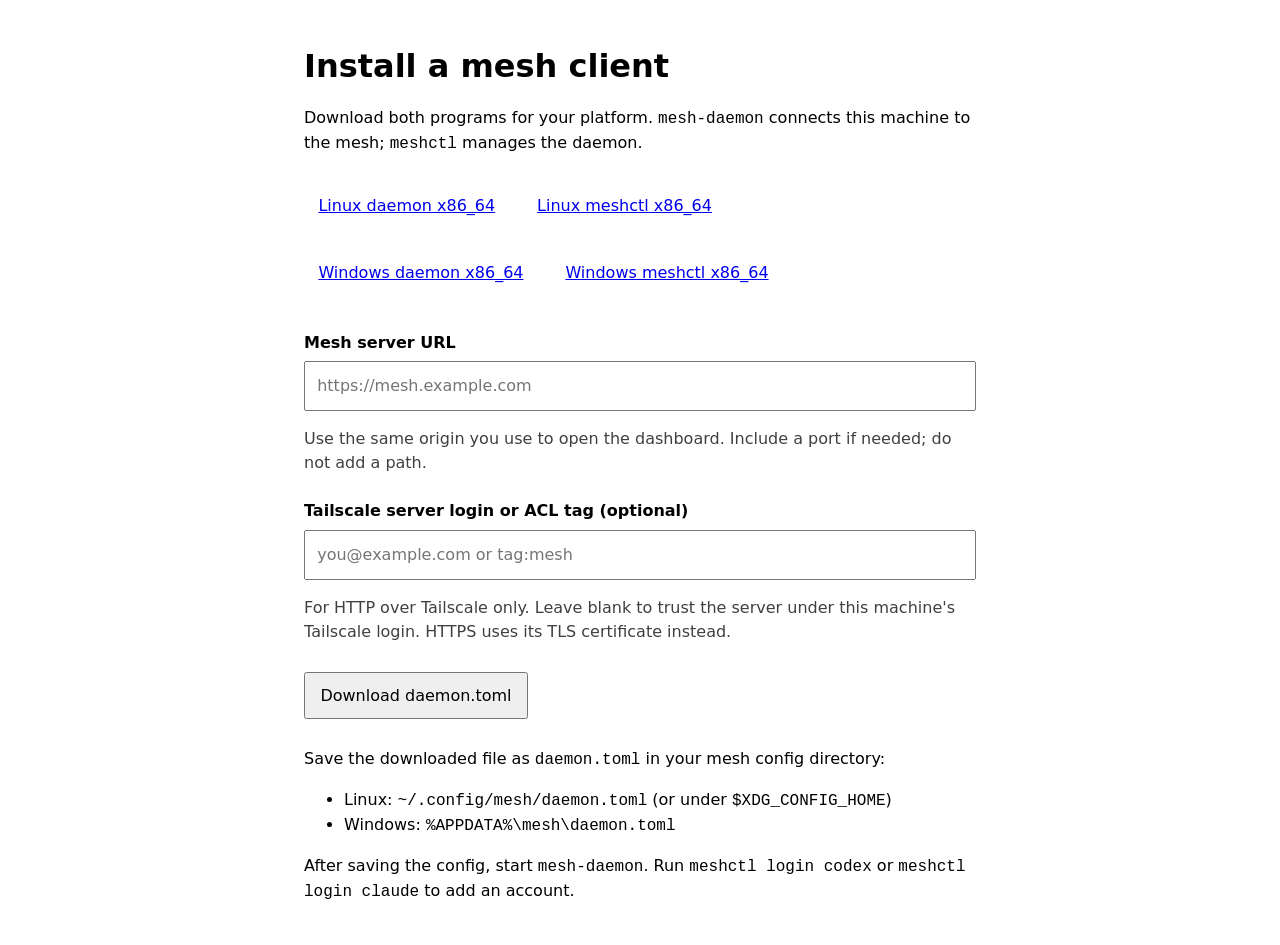
==== crates/mesh-web/install.html @ 58f84e2f "feat: add mesh client install and config setup" ====
<!doctype html>
<html lang="en">
<head>
  <meta charset="utf-8">
  <meta name="viewport" content="width=device-width, initial-scale=1">
  <title>Install a mesh client</title>
  <style>
    :root { color-scheme: light dark; font: 16px/1.5 system-ui, sans-serif; }
    body { max-width: 42rem; margin: 3rem auto; padding: 0 1.25rem; }
    h1 { line-height: 1.15; }
    label { display: block; margin: 1.5rem 0 .4rem; font-weight: 650; }
    input { box-sizing: border-box; width: 100%; padding: .7rem; font: inherit; }
    button, a.button { display: inline-block; margin: .75rem .5rem .75rem 0; padding: .6rem .9rem; font: inherit; }
    code { overflow-wrap: anywhere; }
    .hint { opacity: .75; }
  </style>
</head>
<body>
  <h1>Install a mesh client</h1>
  <p>Download both programs for your platform. <code>mesh-daemon</code> connects this machine to the mesh; <code>meshctl</code> manages the daemon.</p>
  <p>
    <a class="button" href="/downloads/mesh-daemon-linux-x86_64" download>Linux daemon x86_64</a>
    <a class="button" href="/downloads/meshctl-linux-x86_64" download>Linux meshctl x86_64</a>
    <a class="button" href="/downloads/mesh-daemon-windows-x86_64.exe" download>Windows daemon x86_64</a>
    <a class="button" href="/downloads/meshctl-windows-x86_64.exe" download>Windows meshctl x86_64</a>
  </p>
  <form id="config-form">
    <label for="mesh-url">Mesh server URL</label>
    <input id="mesh-url" name="mesh-url" type="url" placeholder="https://mesh.example.com" required>
    <p class="hint">Use the same origin you use to open the dashboard. Include a port if needed; do not add a path.</p>
    <label for="tailscale-peer">Tailscale server login or ACL tag (optional)</label>
    <input id="tailscale-peer" name="tailscale-peer" type="text" placeholder="you@example.com or tag:mesh">
    <p class="hint">For HTTP over Tailscale only. Leave blank to trust the server under this machine's Tailscale login. HTTPS uses its TLS certificate instead.</p>
    <button type="submit">Download daemon.toml</button>
    <p id="error" role="alert" aria-live="polite"></p>
  </form>
  <p>Save the downloaded file as <code>daemon.toml</code> in your mesh config directory:</p>
  <ul>
    <li>Linux: <code>~/.config/mesh/daemon.toml</code> (or under <code>$XDG_CONFIG_HOME</code>)</li>
    <li>Windows: <code>%APPDATA%\mesh\daemon.toml</code></li>
  </ul>
  <p>After saving the config, start <code>mesh-daemon</code>. Run <code>meshctl login codex</code> or <code>meshctl login claude</code> to add an account.</p>
  <script>
    document.querySelector('#config-form').addEventListener('submit', event => {
      event.preventDefault();
      const field = document.querySelector('#mesh-url');
      const peerField = document.querySelector('#tailscale-peer');
      const error = document.querySelector('#error');
      let url;
      try { url = new URL(field.value.trim()); } catch { url = null; }
      const peer = peerField.value.trim();
      if (!url || !['http:', 'https:'].includes(url.protocol) || url.pathname !== '/' || url.username || url.password || url.search || url.hash) {
        error.textContent = 'Enter an http:// or https:// mesh origin without a path, credentials, query, or fragment.';
        return;
      }
      if (peer && url.protocol === 'https:') {
        error.textContent = 'Tailscale identity settings apply to HTTP URLs. HTTPS uses its TLS certificate for server identity.';
        return;
      }
      if (/[\u0000-\u001f\u007f]/.test(peer)) {
        error.textContent = 'The Tailscale login or tag cannot contain control characters.';
        return;
      }
      error.textContent = '';
      let config = `server_url = ${JSON.stringify(url.origin)}\n`;
      if (peer) {
        const key = peer.startsWith('tag:') ? 'tags' : 'logins';
        config += `\n[allowed_peers]\n${key} = [${JSON.stringify(peer)}]\n`;
      }
      const blob = new Blob([config], {type: 'text/plain;charset=utf-8'});
      const link = document.createElement('a');
      link.href = URL.createObjectURL(blob);
      link.download = 'daemon.toml';
      link.click();
      URL.revokeObjectURL(link.href);
    });
  </script>
</body>
</html>
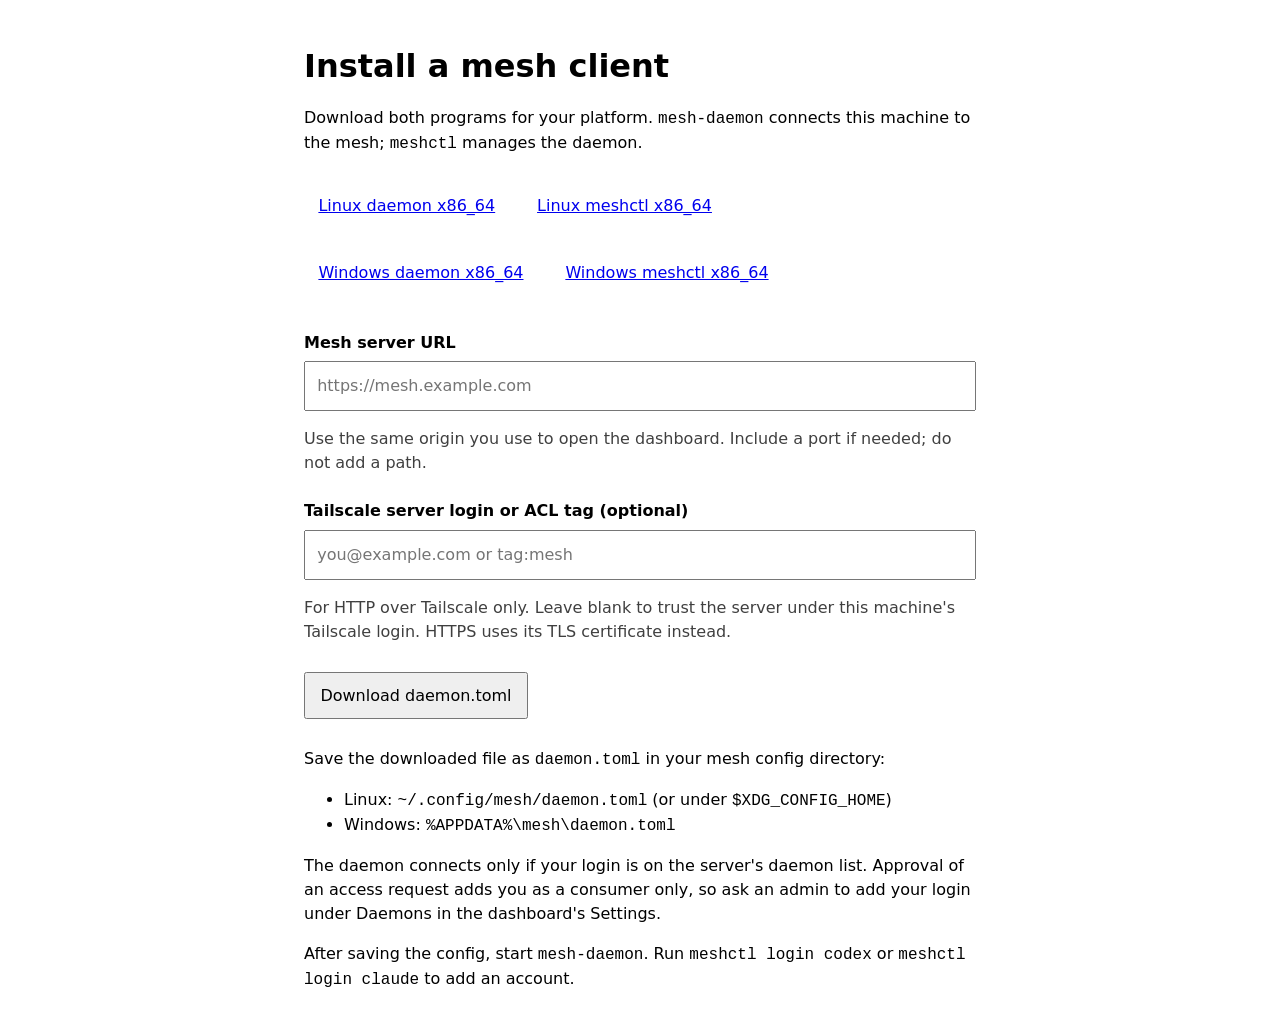
==== commit 68f28899: "docs(web): tell daemon installers that their login needs daemon access" ====
--- a/crates/mesh-web/install.html
+++ b/crates/mesh-web/install.html
@@ -39,6 +39,7 @@
     <li>Linux: <code>~/.config/mesh/daemon.toml</code> (or under <code>$XDG_CONFIG_HOME</code>)</li>
     <li>Windows: <code>%APPDATA%\mesh\daemon.toml</code></li>
   </ul>
+  <p>The daemon connects only if your login is on the server's daemon list. Approval of an access request adds you as a consumer only, so ask an admin to add your login under Daemons in the dashboard's Settings.</p>
   <p>After saving the config, start <code>mesh-daemon</code>. Run <code>meshctl login codex</code> or <code>meshctl login claude</code> to add an account.</p>
   <script>
     document.querySelector('#config-form').addEventListener('submit', event => {
